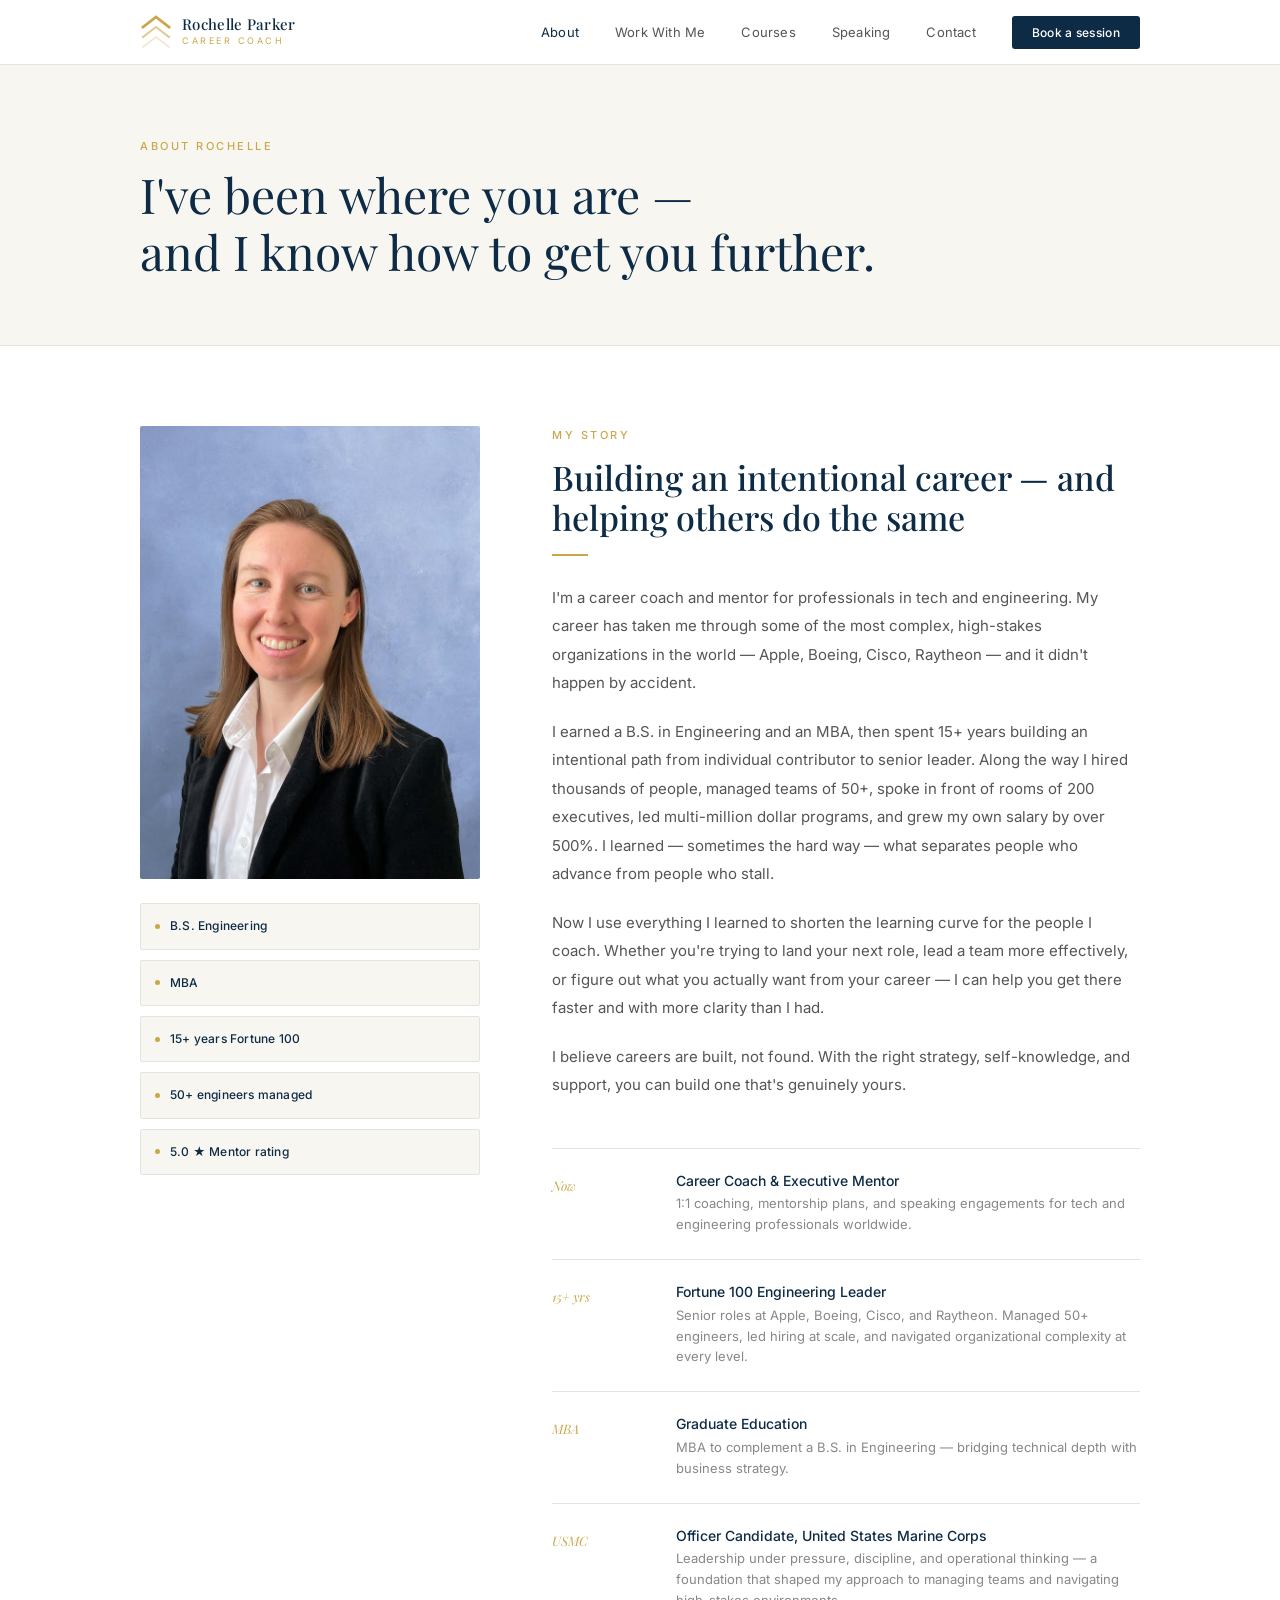
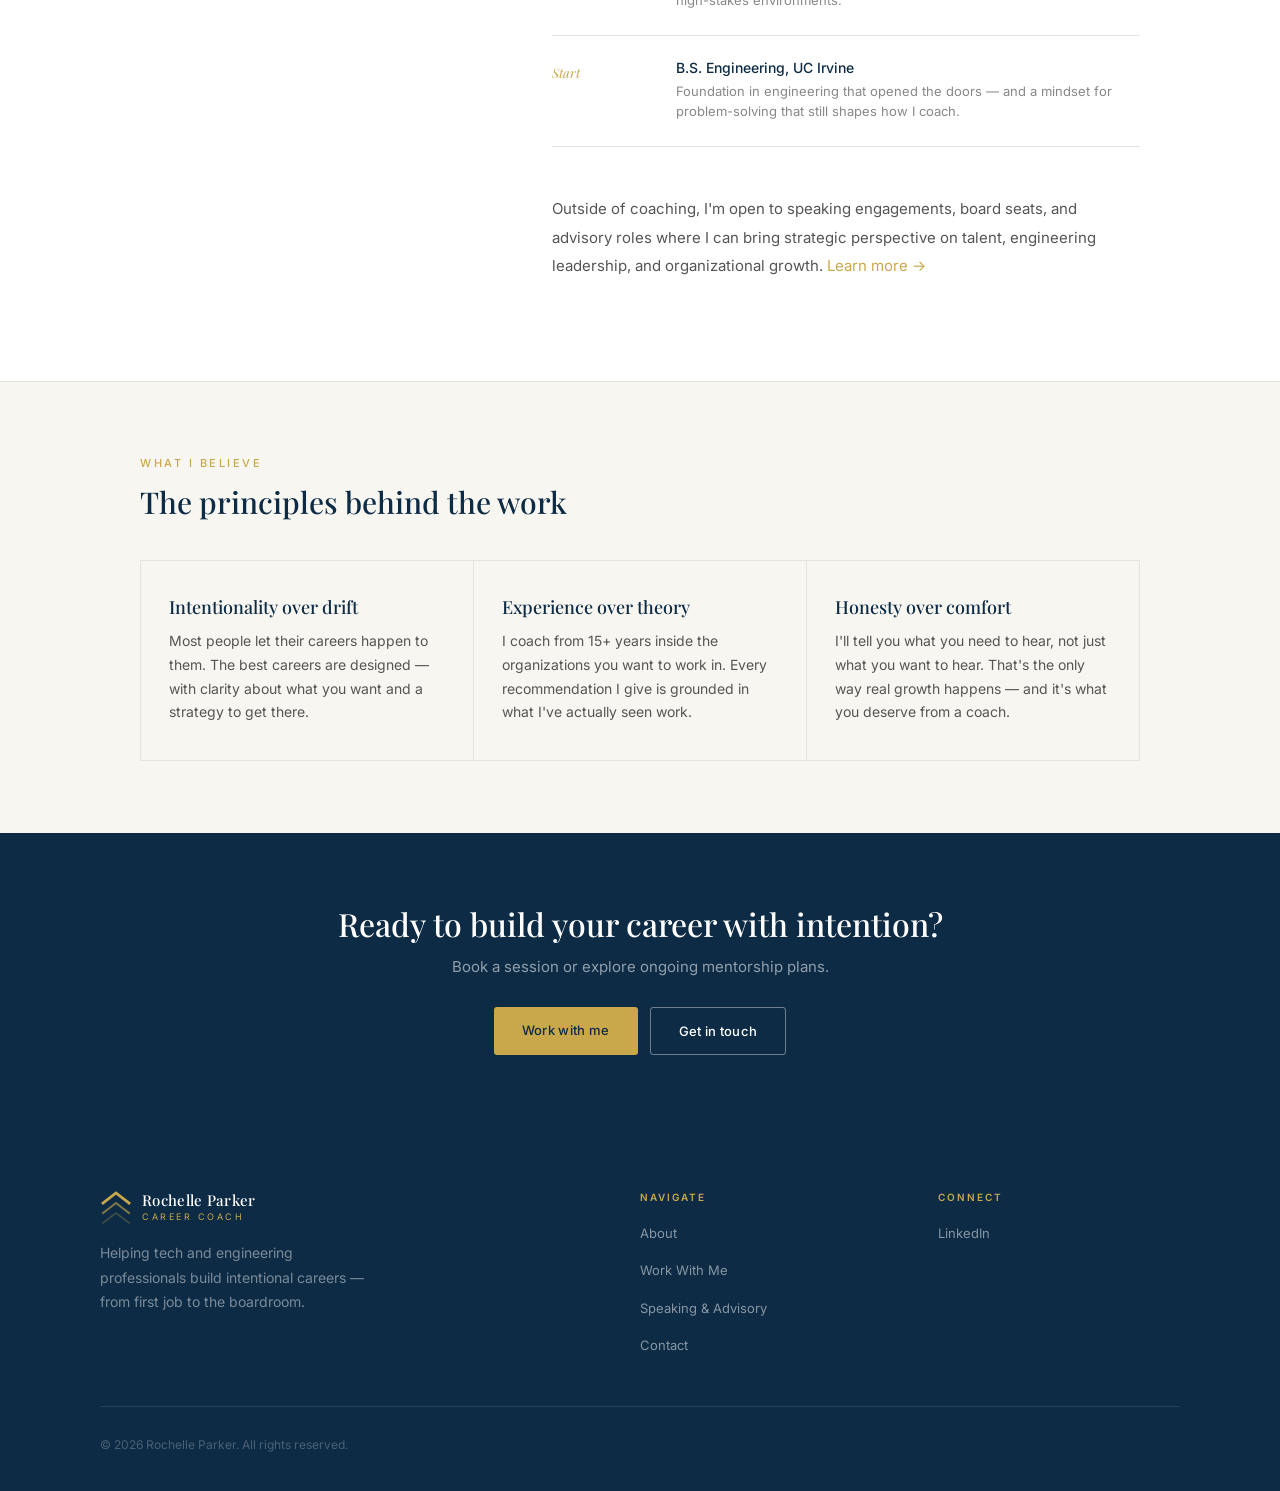
==== about.html @ 74ce2dd7 "Mobile vs desktop Kit modal forms" ====
<!DOCTYPE html>
<html lang="en">
<head>
  <meta charset="UTF-8">
  <meta name="viewport" content="width=device-width, initial-scale=1.0">
  <title>About — Rochelle Parker</title>
  <meta name="description" content="Career coach and executive mentor. 15+ years at Apple, Boeing, Cisco, and Raytheon. B.S. Engineering, MBA.">
  <link rel="preconnect" href="https://fonts.googleapis.com">
  <link rel="preconnect" href="https://fonts.gstatic.com" crossorigin>
  <link href="https://fonts.googleapis.com/css2?family=Playfair+Display:ital,wght@0,400;0,500;1,400&family=Inter:wght@300;400;500&display=swap" rel="stylesheet">
  <link rel="stylesheet" href="styles.css">
  <style>
    /* PAGE HEADER */
    .page-header {
      background: var(--cream);
      border-bottom: 0.5px solid var(--gray-2);
      padding: 72px 40px 64px;
    }
    .page-header .eyebrow { margin-bottom: 10px; }
    .page-header h1 { font-size: clamp(32px, 4vw, 48px); font-weight: 400; }

    /* ABOUT LAYOUT */
    .about-layout {
      display: grid;
      grid-template-columns: 340px 1fr;
      gap: 72px;
      padding: 80px 40px;
      max-width: 1080px;
      margin: 0 auto;
    }
    .about-sidebar { position: sticky; top: 84px; align-self: start; }
    .about-photo {
      width: 100%;
      aspect-ratio: 3/4;
      background: var(--gray-1);
      border-radius: 2px;
      overflow: hidden;
      display: flex;
      align-items: center;
      justify-content: center;
      flex-direction: column;
      gap: 10px;
      color: var(--gray-3);
      font-size: 12px;
      letter-spacing: 1px;
    }
    .about-photo img { width: 100%; height: 100%; object-fit: cover; }

    .about-credentials {
      margin-top: 24px;
      display: flex;
      flex-direction: column;
      gap: 10px;
    }
    .credential-item {
      display: flex;
      align-items: center;
      gap: 10px;
      padding: 12px 14px;
      background: var(--cream);
      border: 0.5px solid var(--gray-2);
      border-radius: 2px;
    }
    .credential-dot {
      width: 5px; height: 5px;
      border-radius: 50%;
      background: var(--gold);
      flex-shrink: 0;
    }
    .credential-item span {
      font-size: 12px;
      font-weight: 500;
      color: var(--navy);
      letter-spacing: 0.2px;
    }

    /* ABOUT BODY */
    .about-body h2 {
      font-size: clamp(24px, 3vw, 34px);
      margin-bottom: 8px;
    }
    .about-body p {
      font-size: 15px;
      color: var(--text-mid);
      line-height: 1.9;
      margin-bottom: 20px;
    }

    /* TIMELINE */
    .timeline {
      margin: 48px 0;
      display: flex;
      flex-direction: column;
      gap: 0;
    }
    .timeline-item {
      display: grid;
      grid-template-columns: 100px 1fr;
      gap: 24px;
      padding: 24px 0;
      border-top: 0.5px solid var(--gray-2);
    }
    .timeline-item:last-child { border-bottom: 0.5px solid var(--gray-2); }
    .timeline-year {
      font-family: 'Playfair Display', serif;
      font-size: 13px;
      font-style: italic;
      color: var(--gold);
      padding-top: 2px;
    }
    .timeline-content h4 {
      font-family: 'Inter', sans-serif;
      font-size: 14px;
      font-weight: 500;
      color: var(--navy);
      margin-bottom: 4px;
    }
    .timeline-content p {
      font-size: 13px;
      color: var(--text-light);
      line-height: 1.6;
      margin-bottom: 0;
    }

    /* VALUES */
    .values-section { padding: 72px 40px; background: var(--cream); border-top: 0.5px solid var(--gray-2); }
    .values-grid {
      max-width: 1080px;
      margin: 40px auto 0;
      display: grid;
      grid-template-columns: repeat(3, 1fr);
      gap: 1px;
      background: var(--gray-2);
      border: 0.5px solid var(--gray-2);
    }
    .value-card {
      background: var(--cream);
      padding: 36px 28px;
    }
    .value-card h3 { font-size: 18px; margin-bottom: 10px; }
    .value-card p { font-size: 14px; color: var(--text-mid); line-height: 1.7; }

    /* CTA STRIP */
    .cta-strip {
      background: var(--navy);
      padding: 72px 40px;
      text-align: center;
    }
    .cta-strip h2 { color: var(--white); font-size: clamp(22px, 3vw, 32px); margin-bottom: 10px; }
    .cta-strip p { color: rgba(255,255,255,0.55); font-size: 15px; margin-bottom: 28px; }
    .cta-actions { display: flex; gap: 12px; justify-content: center; flex-wrap: wrap; }

    @media (max-width: 768px) {
      .about-layout { grid-template-columns: 1fr; padding: 48px 24px; }
      .about-sidebar { position: static; }
      .about-photo { aspect-ratio: 3/2; }
      .values-grid { grid-template-columns: 1fr; }
      .page-header { padding: 48px 24px 40px; }
      .values-section { padding: 56px 24px; }
      .cta-strip { padding: 56px 24px; }
    }
  </style>
</head>
<body>

<!-- NAV -->
<nav class="site-nav">
  <div class="nav-inner">
    <a href="index.html" class="nav-logo">
      <div class="nav-logo-mark">
        <svg width="32" height="34" viewBox="0 0 32 34" fill="none">
          <polyline points="3,32 16,22 29,32" stroke="rgba(201,168,76,0.28)" stroke-width="1.6" stroke-linecap="square" stroke-linejoin="miter"/>
          <polyline points="3,22 16,12 29,22" stroke="rgba(201,168,76,0.60)" stroke-width="2" stroke-linecap="square" stroke-linejoin="miter"/>
          <polyline points="3,12 16,2 29,12" stroke="#C9A84C" stroke-width="2.8" stroke-linecap="square" stroke-linejoin="miter"/>
        </svg>
      </div>
      <div class="nav-logo-text">
        <span class="nav-logo-name">Rochelle Parker</span>
        <span class="nav-logo-title">Career Coach</span>
      </div>
    </a>
    <ul class="nav-links">
      <li><a href="about.html" class="active">About</a></li>
      <li><a href="work-with-me.html">Work With Me</a></li>
      <li><a href="courses.html">Courses</a></li>
      <li><a href="speaking.html">Speaking</a></li>
      <li><a href="contact.html">Contact</a></li>
      <li><a href="work-with-me.html#sessions" class="nav-cta">Book a session</a></li>
    </ul>
  </div>
</nav>

<!-- PAGE HEADER -->
<div class="page-header">
  <div class="container">
    <span class="eyebrow">About Rochelle</span>
    <h1>I've been where you are —<br>and I know how to get you further.</h1>
  </div>
</div>

<!-- MAIN CONTENT -->
<div class="about-layout">
  <aside class="about-sidebar">
    <div class="about-photo">
      <img src="images/rochelle.jpg" alt="Rochelle Parker">
    </div>
    <div class="about-credentials">
      <div class="credential-item"><div class="credential-dot"></div><span>B.S. Engineering</span></div>
      <div class="credential-item"><div class="credential-dot"></div><span>MBA</span></div>
      <div class="credential-item"><div class="credential-dot"></div><span>15+ years Fortune 100</span></div>
      <div class="credential-item"><div class="credential-dot"></div><span>50+ engineers managed</span></div>
      <div class="credential-item"><div class="credential-dot"></div><span>5.0 ★ Mentor rating</span></div>
    </div>
  </aside>

  <div class="about-body">
    <span class="eyebrow">My story</span>
    <h2>Building an intentional career — and helping others do the same</h2>
    <div class="gold-rule"></div>

    <p>I'm a career coach and mentor for professionals in tech and engineering. My career has taken me through some of the most complex, high-stakes organizations in the world — Apple, Boeing, Cisco, Raytheon — and it didn't happen by accident.</p>

    <p>I earned a B.S. in Engineering and an MBA, then spent 15+ years building an intentional path from individual contributor to senior leader. Along the way I hired thousands of people, managed teams of 50+, spoke in front of rooms of 200 executives, led multi-million dollar programs, and grew my own salary by over 500%. I learned — sometimes the hard way — what separates people who advance from people who stall.</p>

    <p>Now I use everything I learned to shorten the learning curve for the people I coach. Whether you're trying to land your next role, lead a team more effectively, or figure out what you actually want from your career — I can help you get there faster and with more clarity than I had.</p>

    <p>I believe careers are built, not found. With the right strategy, self-knowledge, and support, you can build one that's genuinely yours.</p>

    <div class="timeline">
      <div class="timeline-item">
        <div class="timeline-year">Now</div>
        <div class="timeline-content">
          <h4>Career Coach &amp; Executive Mentor</h4>
          <p>1:1 coaching, mentorship plans, and speaking engagements for tech and engineering professionals worldwide.</p>
        </div>
      </div>
      <div class="timeline-item">
        <div class="timeline-year">15+ yrs</div>
        <div class="timeline-content">
          <h4>Fortune 100 Engineering Leader</h4>
          <p>Senior roles at Apple, Boeing, Cisco, and Raytheon. Managed 50+ engineers, led hiring at scale, and navigated organizational complexity at every level.</p>
        </div>
      </div>
      <div class="timeline-item">
        <div class="timeline-year">MBA</div>
        <div class="timeline-content">
          <h4>Graduate Education</h4>
          <p>MBA to complement a B.S. in Engineering — bridging technical depth with business strategy.</p>
        </div>
      </div>
      <div class="timeline-item">
        <div class="timeline-year">USMC</div>
        <div class="timeline-content">
          <h4>Officer Candidate, United States Marine Corps</h4>
          <p>Leadership under pressure, discipline, and operational thinking — a foundation that shaped my approach to managing teams and navigating high-stakes environments.</p>
        </div>
      </div>
      <div class="timeline-item">
        <div class="timeline-year">Start</div>
        <div class="timeline-content">
          <h4>B.S. Engineering, UC Irvine</h4>
          <p>Foundation in engineering that opened the doors — and a mindset for problem-solving that still shapes how I coach.</p>
        </div>
      </div>
    </div>

    <p>Outside of coaching, I'm open to speaking engagements, board seats, and advisory roles where I can bring strategic perspective on talent, engineering leadership, and organizational growth. <a href="speaking.html" style="color: var(--gold);">Learn more →</a></p>
  </div>
</div>

<!-- VALUES -->
<section class="values-section">
  <div class="container">
    <span class="eyebrow">What I believe</span>
    <h2 class="section-title" style="font-size: clamp(22px, 3vw, 30px);">The principles behind the work</h2>
    <div class="values-grid">
      <div class="value-card">
        <h3>Intentionality over drift</h3>
        <p>Most people let their careers happen to them. The best careers are designed — with clarity about what you want and a strategy to get there.</p>
      </div>
      <div class="value-card">
        <h3>Experience over theory</h3>
        <p>I coach from 15+ years inside the organizations you want to work in. Every recommendation I give is grounded in what I've actually seen work.</p>
      </div>
      <div class="value-card">
        <h3>Honesty over comfort</h3>
        <p>I'll tell you what you need to hear, not just what you want to hear. That's the only way real growth happens — and it's what you deserve from a coach.</p>
      </div>
    </div>
  </div>
</section>

<!-- CTA -->
<div class="cta-strip">
  <div class="container-sm">
    <h2>Ready to build your career with intention?</h2>
    <p>Book a session or explore ongoing mentorship plans.</p>
    <div class="cta-actions">
      <a href="work-with-me.html" class="btn btn-gold">Work with me</a>
      <a href="contact.html" class="btn btn-outline-white">Get in touch</a>
    </div>
  </div>
</div>

<!-- FOOTER -->
<footer class="site-footer">
  <div class="footer-inner">
    <div class="footer-top">
      <div>
        <a href="index.html" class="nav-logo">
          <div class="nav-logo-mark">
            <svg width="32" height="34" viewBox="0 0 32 34" fill="none">
          <polyline points="3,32 16,22 29,32" stroke="rgba(201,168,76,0.28)" stroke-width="1.6" stroke-linecap="square" stroke-linejoin="miter"/>
          <polyline points="3,22 16,12 29,22" stroke="rgba(201,168,76,0.60)" stroke-width="2" stroke-linecap="square" stroke-linejoin="miter"/>
          <polyline points="3,12 16,2 29,12" stroke="#C9A84C" stroke-width="2.8" stroke-linecap="square" stroke-linejoin="miter"/>
        </svg>
          </div>
          <div class="nav-logo-text">
            <span class="nav-logo-name footer-logo-name">Rochelle Parker</span>
            <span class="nav-logo-title footer-logo-title">Career Coach</span>
          </div>
        </a>
        <p class="footer-brand-tagline">Helping tech and engineering professionals build intentional careers — from first job to the boardroom.</p>
      </div>
      <div class="footer-col">
        <h4>Navigate</h4>
        <ul>
          <li><a href="about.html">About</a></li>
          <li><a href="work-with-me.html">Work With Me</a></li>
          <li><a href="speaking.html">Speaking &amp; Advisory</a></li>
          <li><a href="contact.html">Contact</a></li>
        </ul>
      </div>
      <div class="footer-col">
        <h4>Connect</h4>
        <ul>
          <li><a href="https://www.linkedin.com/in/rochelleparker/" target="_blank">LinkedIn</a></li>
        </ul>
      </div>
    </div>
    <div class="footer-bottom">
      <p class="footer-copy">&copy; 2026 Rochelle Parker. All rights reserved.</p>
    </div>
  </div>
</footer>


<script>
(function(){
  var uid = window.innerWidth >= 768 ? '356d75e715' : '4edfffda4b';
  var s = document.createElement('script');
  s.async = true;
  s.setAttribute('data-uid', uid);
  s.src = 'https://rochelle-parker.kit.com/' + uid + '/index.js';
  document.head.appendChild(s);
})();
</script>
</body>
</html>
---- styles.css ----
/* ── RESET & ROOT ── */
*, *::before, *::after { box-sizing: border-box; margin: 0; padding: 0; }

:root {
  --navy:       #0D2B45;
  --navy-mid:   #1B3A5C;
  --gold:       #C9A84C;
  --gold-light: #E2C97A;
  --burgundy:   #7B2D3E;
  --white:      #FFFFFF;
  --cream:      #F8F6F1;
  --gray-1:     #F2F1EE;
  --gray-2:     #E5E3DE;
  --gray-3:     #999;
  --text:       #2A2A2A;
  --text-mid:   #555;
  --text-light: #888;
}

html { scroll-behavior: smooth; }

body {
  font-family: 'Inter', sans-serif;
  color: var(--text);
  background: var(--white);
  line-height: 1.7;
  -webkit-font-smoothing: antialiased;
}

h1, h2, h3, h4 {
  font-family: 'Playfair Display', serif;
  color: var(--navy);
  line-height: 1.2;
  font-weight: 500;
}

a { color: inherit; text-decoration: none; }
img { max-width: 100%; display: block; }

/* ── TYPOGRAPHY SCALE ── */
.eyebrow {
  font-family: 'Inter', sans-serif;
  font-size: 11px;
  font-weight: 500;
  letter-spacing: 2.5px;
  text-transform: uppercase;
  color: var(--gold);
  display: block;
  margin-bottom: 12px;
}
.eyebrow-navy { color: var(--navy); }

/* ── LAYOUT ── */
.container {
  max-width: 1080px;
  margin: 0 auto;
  padding: 0 40px;
}
.container-sm {
  max-width: 720px;
  margin: 0 auto;
  padding: 0 40px;
}

/* ── BUTTONS ── */
.btn {
  display: inline-block;
  font-family: 'Inter', sans-serif;
  font-size: 13px;
  font-weight: 500;
  letter-spacing: 0.3px;
  padding: 12px 28px;
  border-radius: 3px;
  cursor: pointer;
  border: none;
  transition: all 0.2s;
  text-align: center;
}
.btn-gold {
  background: var(--gold);
  color: var(--navy);
}
.btn-gold:hover { background: var(--gold-light); }

.btn-navy {
  background: var(--navy);
  color: var(--white);
}
.btn-navy:hover { background: var(--navy-mid); color: var(--white); }

.btn-outline {
  background: transparent;
  color: var(--navy);
  border: 1px solid var(--navy);
}
.btn-outline:hover { background: var(--navy); color: var(--white); }

.btn-outline-white {
  background: transparent;
  color: var(--white);
  border: 1px solid rgba(255,255,255,0.4);
}
.btn-outline-white:hover { border-color: var(--white); }

.btn-text {
  background: none;
  color: var(--navy);
  padding: 0;
  font-size: 13px;
  font-weight: 500;
  letter-spacing: 0.5px;
  display: inline-flex;
  align-items: center;
  gap: 6px;
}
.btn-text:hover { color: var(--gold); }
.btn-text::after { content: '→'; transition: transform 0.2s; }
.btn-text:hover::after { transform: translateX(3px); }

/* ── GOLD LINE ── */
.gold-rule {
  width: 36px;
  height: 1.5px;
  background: var(--gold);
  margin: 16px 0 28px;
}
.gold-rule-center { margin: 16px auto 28px; }

/* ── DIVIDER ── */
.divider {
  height: 0.5px;
  background: var(--gray-2);
  border: none;
}

/* ────────────────────────────
   NAVIGATION
──────────────────────────── */
.site-nav {
  position: sticky;
  top: 0;
  z-index: 100;
  background: rgba(255,255,255,0.96);
  backdrop-filter: blur(12px);
  border-bottom: 0.5px solid var(--gray-2);
}
.nav-inner {
  max-width: 1080px;
  margin: 0 auto;
  padding: 0 40px;
  height: 64px;
  display: flex;
  align-items: center;
  justify-content: space-between;
}

/* Logo */
.nav-logo {
  display: flex;
  align-items: center;
  gap: 10px;
  text-decoration: none;
}
.nav-logo-mark svg { display: block; }
.nav-logo-text {
  display: flex;
  flex-direction: column;
  gap: 1px;
}
.nav-logo-name {
  font-family: 'Playfair Display', serif;
  font-size: 15px;
  font-weight: 500;
  color: var(--navy);
  letter-spacing: 0.3px;
  line-height: 1.1;
}
.nav-logo-title {
  font-family: 'Inter', sans-serif;
  font-size: 9px;
  font-weight: 400;
  letter-spacing: 2.5px;
  text-transform: uppercase;
  color: var(--gold);
}

/* Links */
.nav-links {
  display: flex;
  align-items: center;
  gap: 36px;
  list-style: none;
}
.nav-links a {
  font-size: 13px;
  font-weight: 400;
  color: var(--text-mid);
  letter-spacing: 0.2px;
  transition: color 0.2s;
}
.nav-links a:hover,
.nav-links a.active { color: var(--navy); }

.nav-links .nav-cta {
  background: var(--navy);
  color: var(--white);
  padding: 9px 20px;
  border-radius: 3px;
  font-size: 12px;
  font-weight: 500;
  letter-spacing: 0.3px;
  transition: background 0.2s;
}
.nav-links .nav-cta:hover { background: var(--navy-mid); color: var(--white); }

/* ────────────────────────────
   FOOTER
──────────────────────────── */
.site-footer {
  background: var(--navy);
  padding: 64px 40px 36px;
}
.footer-inner {
  max-width: 1080px;
  margin: 0 auto;
}
.footer-top {
  display: grid;
  grid-template-columns: 2fr 1fr 1fr;
  gap: 56px;
  padding-bottom: 48px;
  border-bottom: 0.5px solid rgba(255,255,255,0.1);
  margin-bottom: 28px;
}
.footer-brand-tagline {
  font-size: 14px;
  color: rgba(255,255,255,0.45);
  line-height: 1.75;
  margin-top: 16px;
  max-width: 280px;
}
.footer-logo-name { color: var(--white) !important; }
.footer-logo-title { color: var(--gold) !important; }

.footer-col h4 {
  font-family: 'Inter', sans-serif;
  font-size: 10px;
  font-weight: 600;
  letter-spacing: 2px;
  text-transform: uppercase;
  color: var(--gold);
  margin-bottom: 16px;
}
.footer-col ul { list-style: none; display: flex; flex-direction: column; gap: 10px; }
.footer-col ul li a {
  font-size: 13px;
  color: rgba(255,255,255,0.5);
  transition: color 0.2s;
}
.footer-col ul li a:hover { color: var(--white); }

.footer-bottom {
  display: flex;
  justify-content: space-between;
  align-items: center;
  flex-wrap: wrap;
  gap: 10px;
}
.footer-copy {
  font-size: 12px;
  color: rgba(255,255,255,0.25);
}
.footer-socials {
  display: flex;
  gap: 20px;
}
.footer-socials a {
  font-size: 12px;
  color: rgba(255,255,255,0.35);
  transition: color 0.2s;
}
.footer-socials a:hover { color: var(--gold); }

/* ────────────────────────────
   FORM ELEMENTS
──────────────────────────── */
.form-group { margin-bottom: 18px; }
.form-group label {
  display: block;
  font-size: 11px;
  font-weight: 500;
  letter-spacing: 0.8px;
  text-transform: uppercase;
  color: var(--navy);
  margin-bottom: 7px;
}
.form-group input,
.form-group textarea,
.form-group select {
  width: 100%;
  padding: 11px 14px;
  border: 0.5px solid var(--gray-2);
  border-radius: 3px;
  font-size: 14px;
  font-family: 'Inter', sans-serif;
  color: var(--text);
  background: var(--white);
  outline: none;
  transition: border-color 0.2s;
  appearance: none;
}
.form-group input:focus,
.form-group textarea:focus,
.form-group select:focus { border-color: var(--gold); }
.form-group textarea { resize: vertical; min-height: 110px; }
.form-row { display: grid; grid-template-columns: 1fr 1fr; gap: 14px; }

/* ────────────────────────────
   RESPONSIVE
──────────────────────────── */
@media (max-width: 768px) {
  .container, .container-sm { padding: 0 24px; }
  .nav-inner { padding: 0 24px; }
  .nav-links { display: none; }
  .footer-top { grid-template-columns: 1fr; gap: 32px; }
  .form-row { grid-template-columns: 1fr; }
}
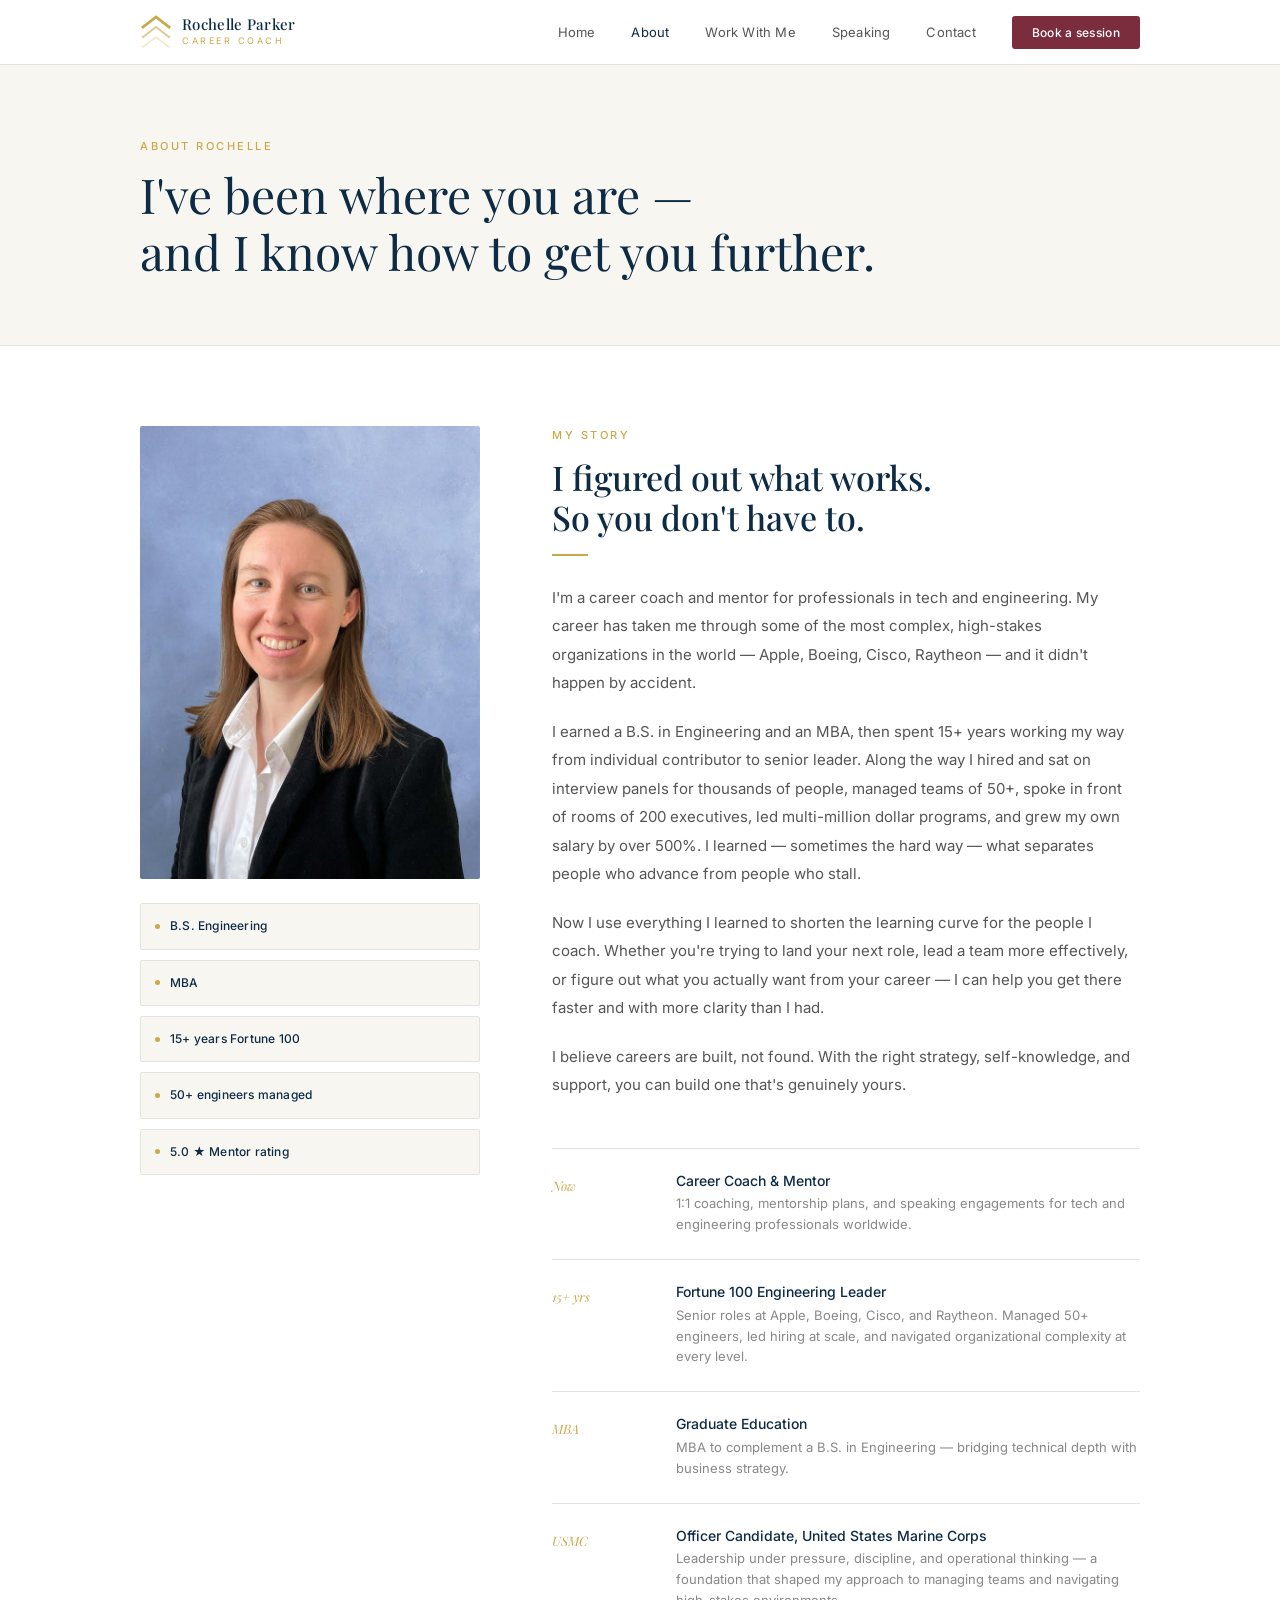
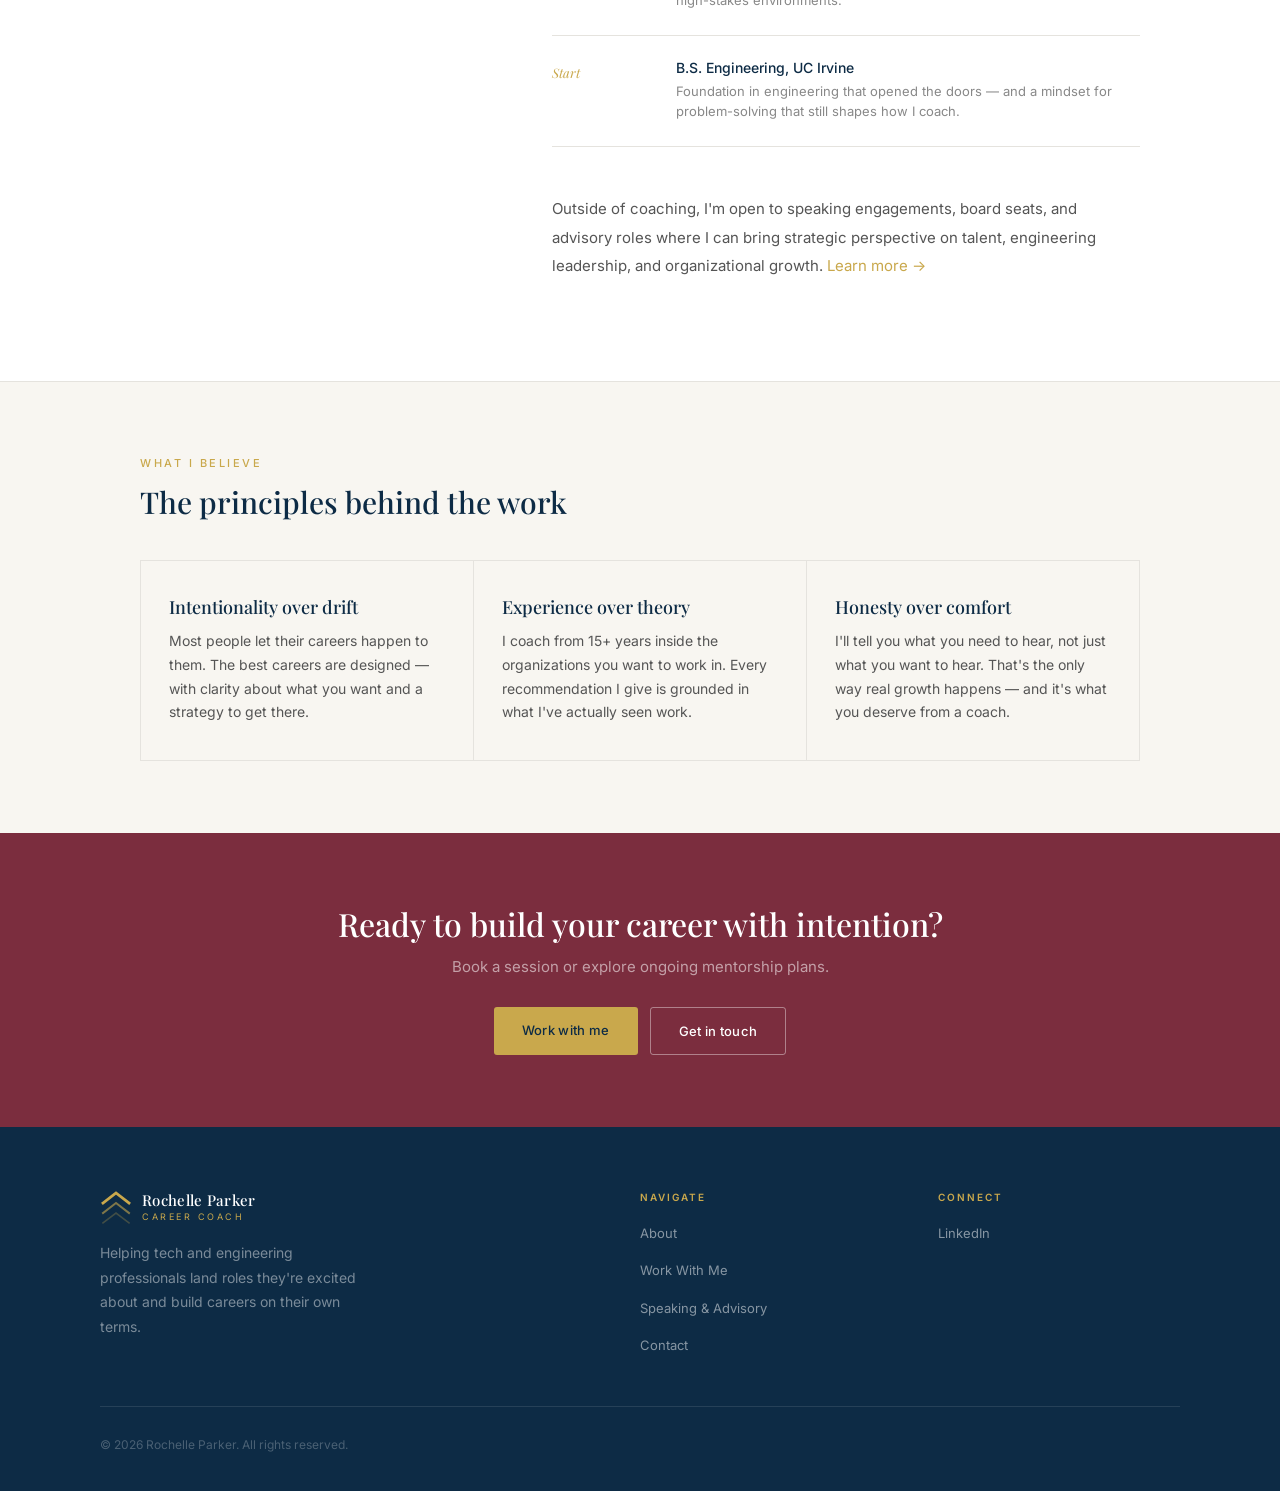
==== commit 63729da2: "Restore Stripe booking links" ====
--- a/about.html
+++ b/about.html
@@ -142,7 +142,7 @@
 
     /* CTA STRIP */
     .cta-strip {
-      background: var(--navy);
+      background: var(--burgundy);
       padding: 72px 40px;
       text-align: center;
     }
@@ -180,9 +180,9 @@
       </div>
     </a>
     <ul class="nav-links">
+      <li><a href="index.html">Home</a></li>
       <li><a href="about.html" class="active">About</a></li>
       <li><a href="work-with-me.html">Work With Me</a></li>
-      <li><a href="courses.html">Courses</a></li>
       <li><a href="speaking.html">Speaking</a></li>
       <li><a href="contact.html">Contact</a></li>
       <li><a href="work-with-me.html#sessions" class="nav-cta">Book a session</a></li>
@@ -215,12 +215,12 @@
 
   <div class="about-body">
     <span class="eyebrow">My story</span>
-    <h2>Building an intentional career — and helping others do the same</h2>
+    <h2>I figured out what works.<br>So you don't have to.</h2>
     <div class="gold-rule"></div>
 
     <p>I'm a career coach and mentor for professionals in tech and engineering. My career has taken me through some of the most complex, high-stakes organizations in the world — Apple, Boeing, Cisco, Raytheon — and it didn't happen by accident.</p>
 
-    <p>I earned a B.S. in Engineering and an MBA, then spent 15+ years building an intentional path from individual contributor to senior leader. Along the way I hired thousands of people, managed teams of 50+, spoke in front of rooms of 200 executives, led multi-million dollar programs, and grew my own salary by over 500%. I learned — sometimes the hard way — what separates people who advance from people who stall.</p>
+    <p>I earned a B.S. in Engineering and an MBA, then spent 15+ years working my way from individual contributor to senior leader. Along the way I hired and sat on interview panels for thousands of people, managed teams of 50+, spoke in front of rooms of 200 executives, led multi-million dollar programs, and grew my own salary by over 500%. I learned — sometimes the hard way — what separates people who advance from people who stall.</p>
 
     <p>Now I use everything I learned to shorten the learning curve for the people I coach. Whether you're trying to land your next role, lead a team more effectively, or figure out what you actually want from your career — I can help you get there faster and with more clarity than I had.</p>
 
@@ -230,7 +230,7 @@
       <div class="timeline-item">
         <div class="timeline-year">Now</div>
         <div class="timeline-content">
-          <h4>Career Coach &amp; Executive Mentor</h4>
+          <h4>Career Coach &amp; Mentor</h4>
           <p>1:1 coaching, mentorship plans, and speaking engagements for tech and engineering professionals worldwide.</p>
         </div>
       </div>
@@ -320,7 +320,7 @@
             <span class="nav-logo-title footer-logo-title">Career Coach</span>
           </div>
         </a>
-        <p class="footer-brand-tagline">Helping tech and engineering professionals build intentional careers — from first job to the boardroom.</p>
+        <p class="footer-brand-tagline">Helping tech and engineering professionals land roles they're excited about and build careers on their own terms.</p>
       </div>
       <div class="footer-col">
         <h4>Navigate</h4>
@@ -334,7 +334,7 @@
       <div class="footer-col">
         <h4>Connect</h4>
         <ul>
-          <li><a href="https://www.linkedin.com/in/rochelleparker/" target="_blank">LinkedIn</a></li>
+          <li><a href="https://www.linkedin.com/comm/mynetwork/discovery-see-all?usecase=PEOPLE_FOLLOWS&followMember=rochelleparker" target="_blank">LinkedIn</a></li>
         </ul>
       </div>
     </div>
--- a/styles.css
+++ b/styles.css
@@ -202,7 +202,7 @@
 .nav-links a.active { color: var(--navy); }
 
 .nav-links .nav-cta {
-  background: var(--navy);
+  background: var(--burgundy);
   color: var(--white);
   padding: 9px 20px;
   border-radius: 3px;
@@ -211,7 +211,7 @@
   letter-spacing: 0.3px;
   transition: background 0.2s;
 }
-.nav-links .nav-cta:hover { background: var(--navy-mid); color: var(--white); }
+.nav-links .nav-cta:hover { background: #9B3D51; color: var(--white); }
 
 /* ────────────────────────────
    FOOTER
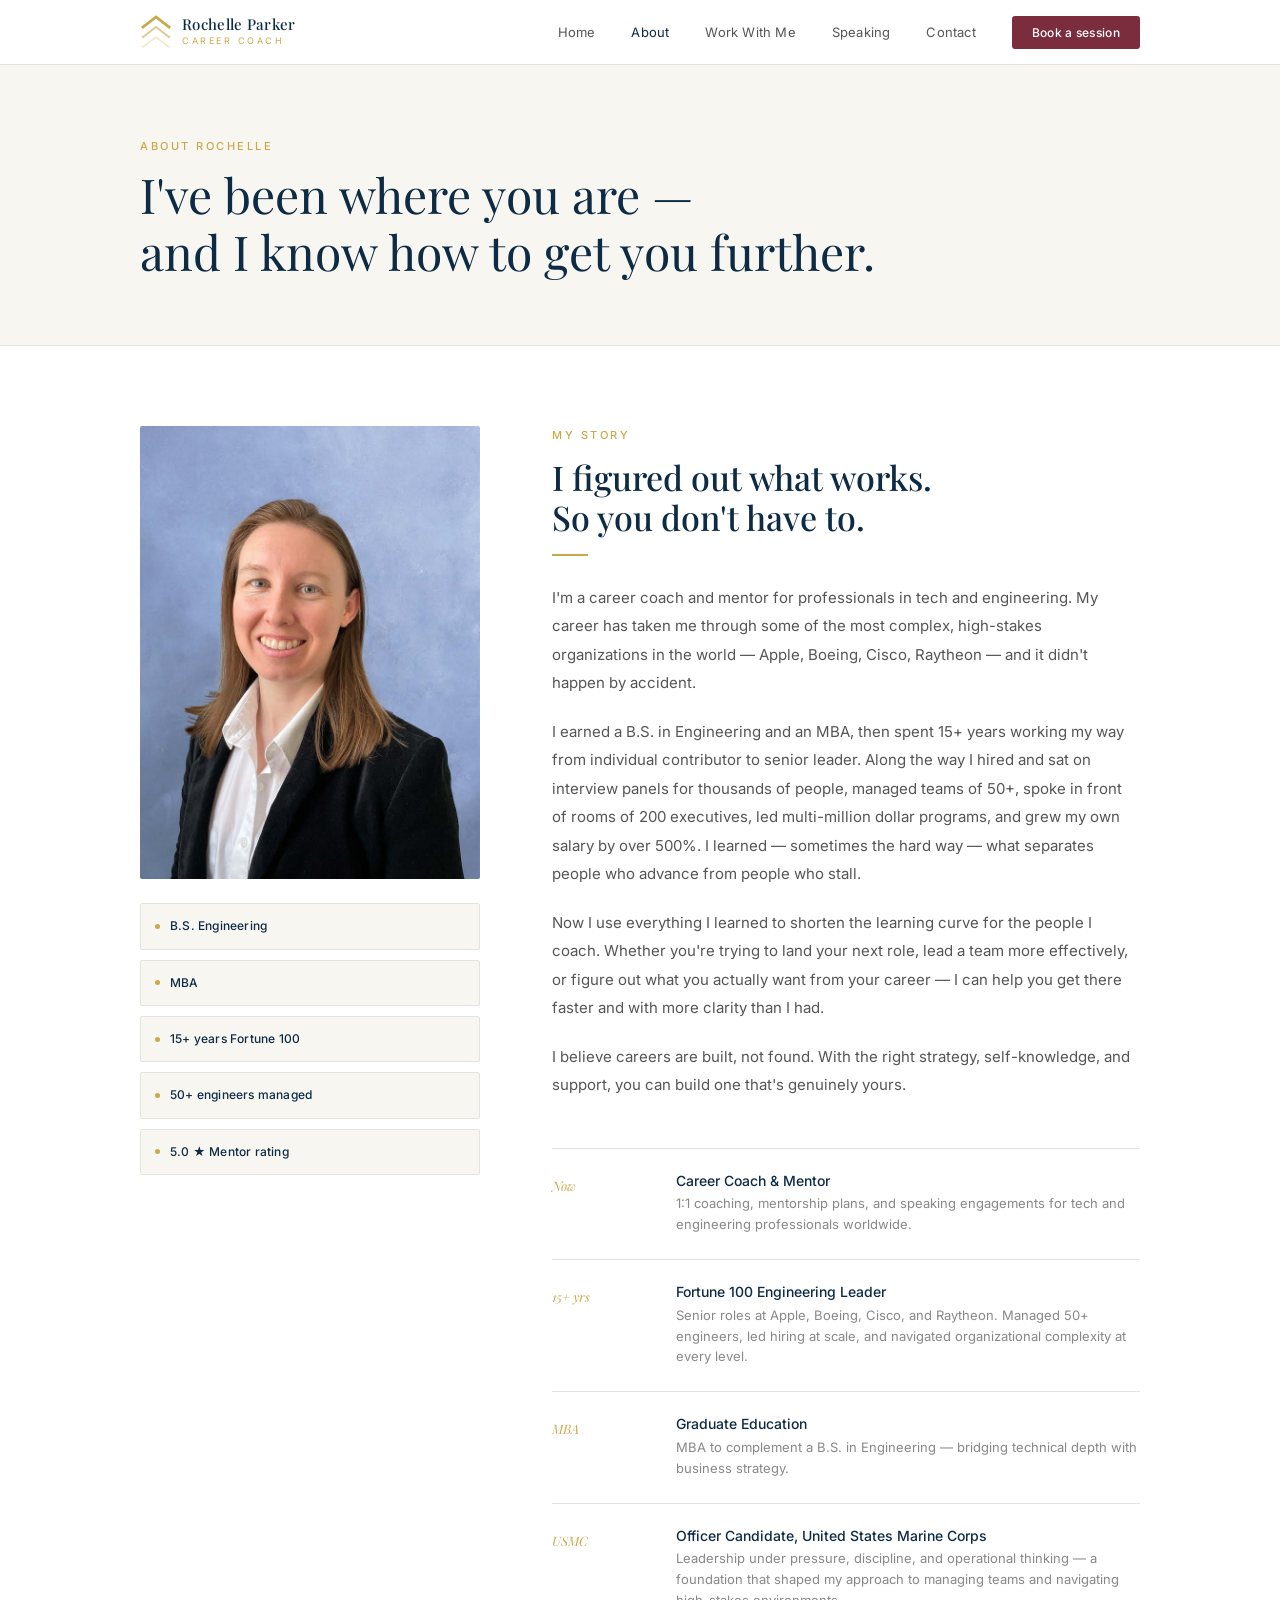
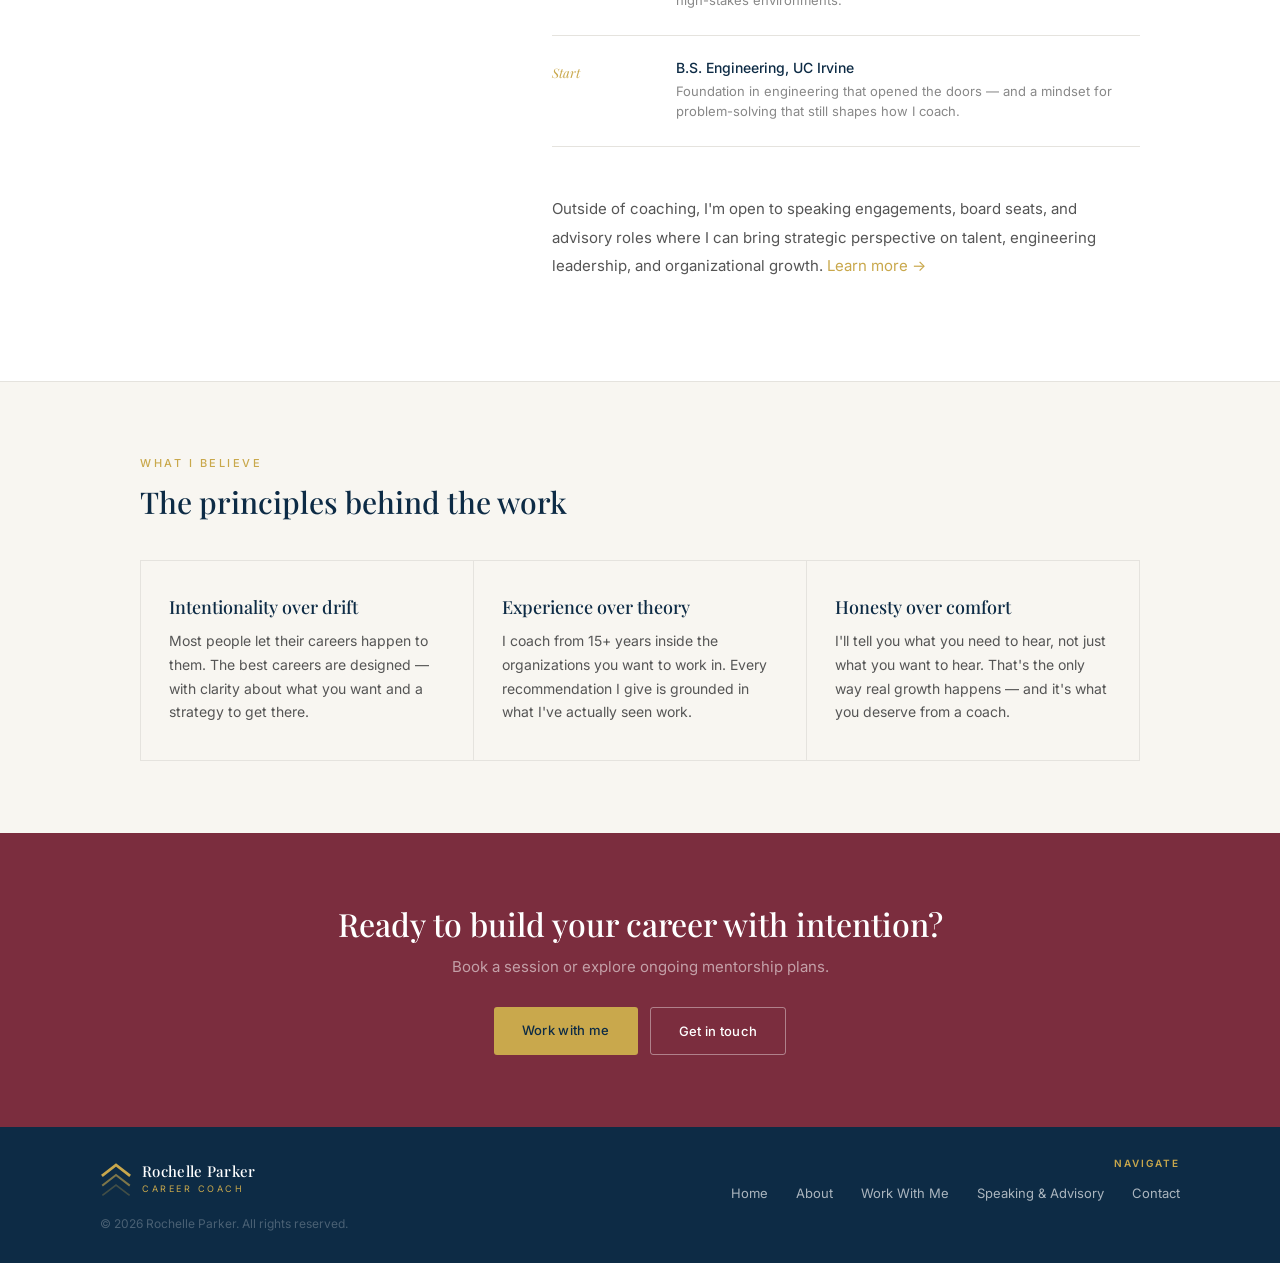
==== commit 4cbca76b: "Force white text on Book a session via inline style" ====
--- a/about.html
+++ b/about.html
@@ -142,7 +142,7 @@
 
     /* CTA STRIP */
     .cta-strip {
-      background: var(--burgundy);
+      background: #7B2D3E;
       padding: 72px 40px;
       text-align: center;
     }
@@ -185,8 +185,11 @@
       <li><a href="work-with-me.html">Work With Me</a></li>
       <li><a href="speaking.html">Speaking</a></li>
       <li><a href="contact.html">Contact</a></li>
-      <li><a href="work-with-me.html#sessions" class="nav-cta">Book a session</a></li>
+      <li><a href="work-with-me.html#sessions" class="nav-cta" style="color:#fff;">Book a session</a></li>
     </ul>
+    <button class="nav-hamburger" id="nav-hamburger" aria-label="Menu">
+      <span></span><span></span><span></span>
+    </button>
   </div>
 </nav>
 
@@ -305,46 +308,46 @@
 <!-- FOOTER -->
 <footer class="site-footer">
   <div class="footer-inner">
-    <div class="footer-top">
-      <div>
-        <a href="index.html" class="nav-logo">
-          <div class="nav-logo-mark">
-            <svg width="32" height="34" viewBox="0 0 32 34" fill="none">
-          <polyline points="3,32 16,22 29,32" stroke="rgba(201,168,76,0.28)" stroke-width="1.6" stroke-linecap="square" stroke-linejoin="miter"/>
-          <polyline points="3,22 16,12 29,22" stroke="rgba(201,168,76,0.60)" stroke-width="2" stroke-linecap="square" stroke-linejoin="miter"/>
-          <polyline points="3,12 16,2 29,12" stroke="#C9A84C" stroke-width="2.8" stroke-linecap="square" stroke-linejoin="miter"/>
-        </svg>
-          </div>
-          <div class="nav-logo-text">
-            <span class="nav-logo-name footer-logo-name">Rochelle Parker</span>
-            <span class="nav-logo-title footer-logo-title">Career Coach</span>
-          </div>
-        </a>
-        <p class="footer-brand-tagline">Helping tech and engineering professionals land roles they're excited about and build careers on their own terms.</p>
-      </div>
-      <div class="footer-col">
-        <h4>Navigate</h4>
-        <ul>
-          <li><a href="about.html">About</a></li>
-          <li><a href="work-with-me.html">Work With Me</a></li>
-          <li><a href="speaking.html">Speaking &amp; Advisory</a></li>
-          <li><a href="contact.html">Contact</a></li>
-        </ul>
-      </div>
-      <div class="footer-col">
-        <h4>Connect</h4>
-        <ul>
-          <li><a href="https://www.linkedin.com/comm/mynetwork/discovery-see-all?usecase=PEOPLE_FOLLOWS&followMember=rochelleparker" target="_blank">LinkedIn</a></li>
-        </ul>
-      </div>
-    </div>
-    <div class="footer-bottom">
-      <p class="footer-copy">&copy; 2026 Rochelle Parker. All rights reserved.</p>
-    </div>
+    <div class="footer-row">
+      <a href="index.html" class="nav-logo">
+        <div class="nav-logo-mark">
+          <svg width="32" height="34" viewBox="0 0 32 34" fill="none">
+            <polyline points="3,32 16,22 29,32" stroke="rgba(201,168,76,0.28)" stroke-width="1.6" stroke-linecap="square" stroke-linejoin="miter"/>
+            <polyline points="3,22 16,12 29,22" stroke="rgba(201,168,76,0.60)" stroke-width="2" stroke-linecap="square" stroke-linejoin="miter"/>
+            <polyline points="3,12 16,2 29,12" stroke="#C9A84C" stroke-width="2.8" stroke-linecap="square" stroke-linejoin="miter"/>
+          </svg>
+        </div>
+        <div class="nav-logo-text">
+          <span class="nav-logo-name footer-logo-name">Rochelle Parker</span>
+          <span class="nav-logo-title footer-logo-title">Career Coach</span>
+        </div>
+      </a>
+      <nav class="footer-nav">
+        <span class="footer-nav-label">Navigate</span>
+        <div class="footer-nav-links">
+          <a href="index.html">Home</a>
+          <a href="about.html">About</a>
+          <a href="work-with-me.html">Work With Me</a>
+          <a href="speaking.html">Speaking &amp; Advisory</a>
+          <a href="contact.html">Contact</a>
+        </div>
+      </nav>
+    </div>
+    <p class="footer-copy">&copy; 2026 Rochelle Parker. All rights reserved.</p>
   </div>
 </footer>
 
 
+<script>
+(function(){
+  var btn = document.getElementById('nav-hamburger');
+  var nav = document.querySelector('.nav-links');
+  if(btn && nav){
+    btn.addEventListener('click', function(){ nav.classList.toggle('open'); btn.classList.toggle('open'); });
+    nav.querySelectorAll('a').forEach(function(a){ a.addEventListener('click', function(){ nav.classList.remove('open'); btn.classList.remove('open'); }); });
+  }
+})();
+</script>
 <script>
 (function(){
   var uid = window.innerWidth >= 768 ? '356d75e715' : '4edfffda4b';
--- a/styles.css
+++ b/styles.css
@@ -100,7 +100,7 @@
   color: var(--white);
   border: 1px solid rgba(255,255,255,0.4);
 }
-.btn-outline-white:hover { border-color: var(--white); }
+.btn-outline-white:hover { background: #9B3D51; border-color: #9B3D51; color: var(--white); }
 
 .btn-text {
   background: none;
@@ -138,6 +138,7 @@
 ──────────────────────────── */
 .site-nav {
   position: sticky;
+  position: -webkit-sticky;
   top: 0;
   z-index: 100;
   background: rgba(255,255,255,0.96);
@@ -218,68 +219,49 @@
 ──────────────────────────── */
 .site-footer {
   background: var(--navy);
-  padding: 64px 40px 36px;
+  padding: 28px 40px;
 }
 .footer-inner {
   max-width: 1080px;
   margin: 0 auto;
 }
-.footer-top {
-  display: grid;
-  grid-template-columns: 2fr 1fr 1fr;
-  gap: 56px;
-  padding-bottom: 48px;
-  border-bottom: 0.5px solid rgba(255,255,255,0.1);
-  margin-bottom: 28px;
-}
-.footer-brand-tagline {
-  font-size: 14px;
-  color: rgba(255,255,255,0.45);
-  line-height: 1.75;
-  margin-top: 16px;
-  max-width: 280px;
+.footer-row {
+  display: flex;
+  align-items: center;
+  justify-content: space-between;
+  margin-bottom: 10px;
 }
 .footer-logo-name { color: var(--white) !important; }
 .footer-logo-title { color: var(--gold) !important; }
-
-.footer-col h4 {
+.footer-nav {
+  display: flex;
+  flex-direction: column;
+  align-items: flex-end;
+  gap: 10px;
+}
+.footer-nav-label {
   font-family: 'Inter', sans-serif;
   font-size: 10px;
   font-weight: 600;
   letter-spacing: 2px;
   text-transform: uppercase;
   color: var(--gold);
-  margin-bottom: 16px;
-}
-.footer-col ul { list-style: none; display: flex; flex-direction: column; gap: 10px; }
-.footer-col ul li a {
+}
+.footer-nav-links {
+  display: flex;
+  gap: 28px;
+  align-items: center;
+}
+.footer-nav a {
   font-size: 13px;
-  color: rgba(255,255,255,0.5);
+  color: rgba(255,255,255,0.65);
   transition: color 0.2s;
 }
-.footer-col ul li a:hover { color: var(--white); }
-
-.footer-bottom {
-  display: flex;
-  justify-content: space-between;
-  align-items: center;
-  flex-wrap: wrap;
-  gap: 10px;
-}
+.footer-nav a:hover { color: var(--white); }
 .footer-copy {
   font-size: 12px;
   color: rgba(255,255,255,0.25);
 }
-.footer-socials {
-  display: flex;
-  gap: 20px;
-}
-.footer-socials a {
-  font-size: 12px;
-  color: rgba(255,255,255,0.35);
-  transition: color 0.2s;
-}
-.footer-socials a:hover { color: var(--gold); }
 
 /* ────────────────────────────
    FORM ELEMENTS
@@ -316,12 +298,72 @@
 .form-row { display: grid; grid-template-columns: 1fr 1fr; gap: 14px; }
 
 /* ────────────────────────────
+   HAMBURGER MENU
+──────────────────────────── */
+.nav-hamburger {
+  display: none;
+  flex-direction: column;
+  justify-content: center;
+  gap: 5px;
+  background: none;
+  border: none;
+  cursor: pointer;
+  padding: 6px 4px;
+}
+.nav-hamburger span {
+  display: block;
+  width: 22px;
+  height: 1.5px;
+  background: var(--navy);
+  transition: all 0.25s;
+  transform-origin: center;
+}
+.nav-hamburger.open span:nth-child(1) { transform: translateY(6.5px) rotate(45deg); }
+.nav-hamburger.open span:nth-child(2) { opacity: 0; }
+.nav-hamburger.open span:nth-child(3) { transform: translateY(-6.5px) rotate(-45deg); }
+
+/* ────────────────────────────
    RESPONSIVE
 ──────────────────────────── */
 @media (max-width: 768px) {
   .container, .container-sm { padding: 0 24px; }
-  .nav-inner { padding: 0 24px; }
+  .nav-inner { padding: 0 24px; position: relative; }
   .nav-links { display: none; }
+  .nav-links.open {
+    display: flex;
+    flex-direction: column;
+    align-items: flex-start;
+    gap: 0;
+    position: absolute;
+    top: 64px;
+    left: 0;
+    right: 0;
+    background: rgba(255,255,255,0.98);
+    backdrop-filter: blur(12px);
+    border-bottom: 0.5px solid var(--gray-2);
+    padding: 8px 0 20px;
+    z-index: 99;
+  }
+  .nav-links.open li { width: 100%; }
+  .nav-links.open li a:not(.nav-cta) {
+    display: block;
+    padding: 13px 24px;
+    font-size: 15px;
+    color: var(--text-mid);
+  }
+  .nav-links.open li a:not(.nav-cta):hover { color: var(--navy); background: var(--cream); }
+  .nav-links.open .nav-cta {
+    display: block;
+    margin: 10px 24px 0;
+    padding: 12px 24px;
+    text-align: center;
+    background: var(--burgundy);
+    border-radius: 3px;
+    font-size: 13px;
+    color: #ffffff;
+  }
+  .nav-links.open .nav-cta:hover { background: #9B3D51; color: #ffffff; }
+  .nav-hamburger { display: flex; }
   .footer-top { grid-template-columns: 1fr; gap: 32px; }
   .form-row { grid-template-columns: 1fr; }
 }
